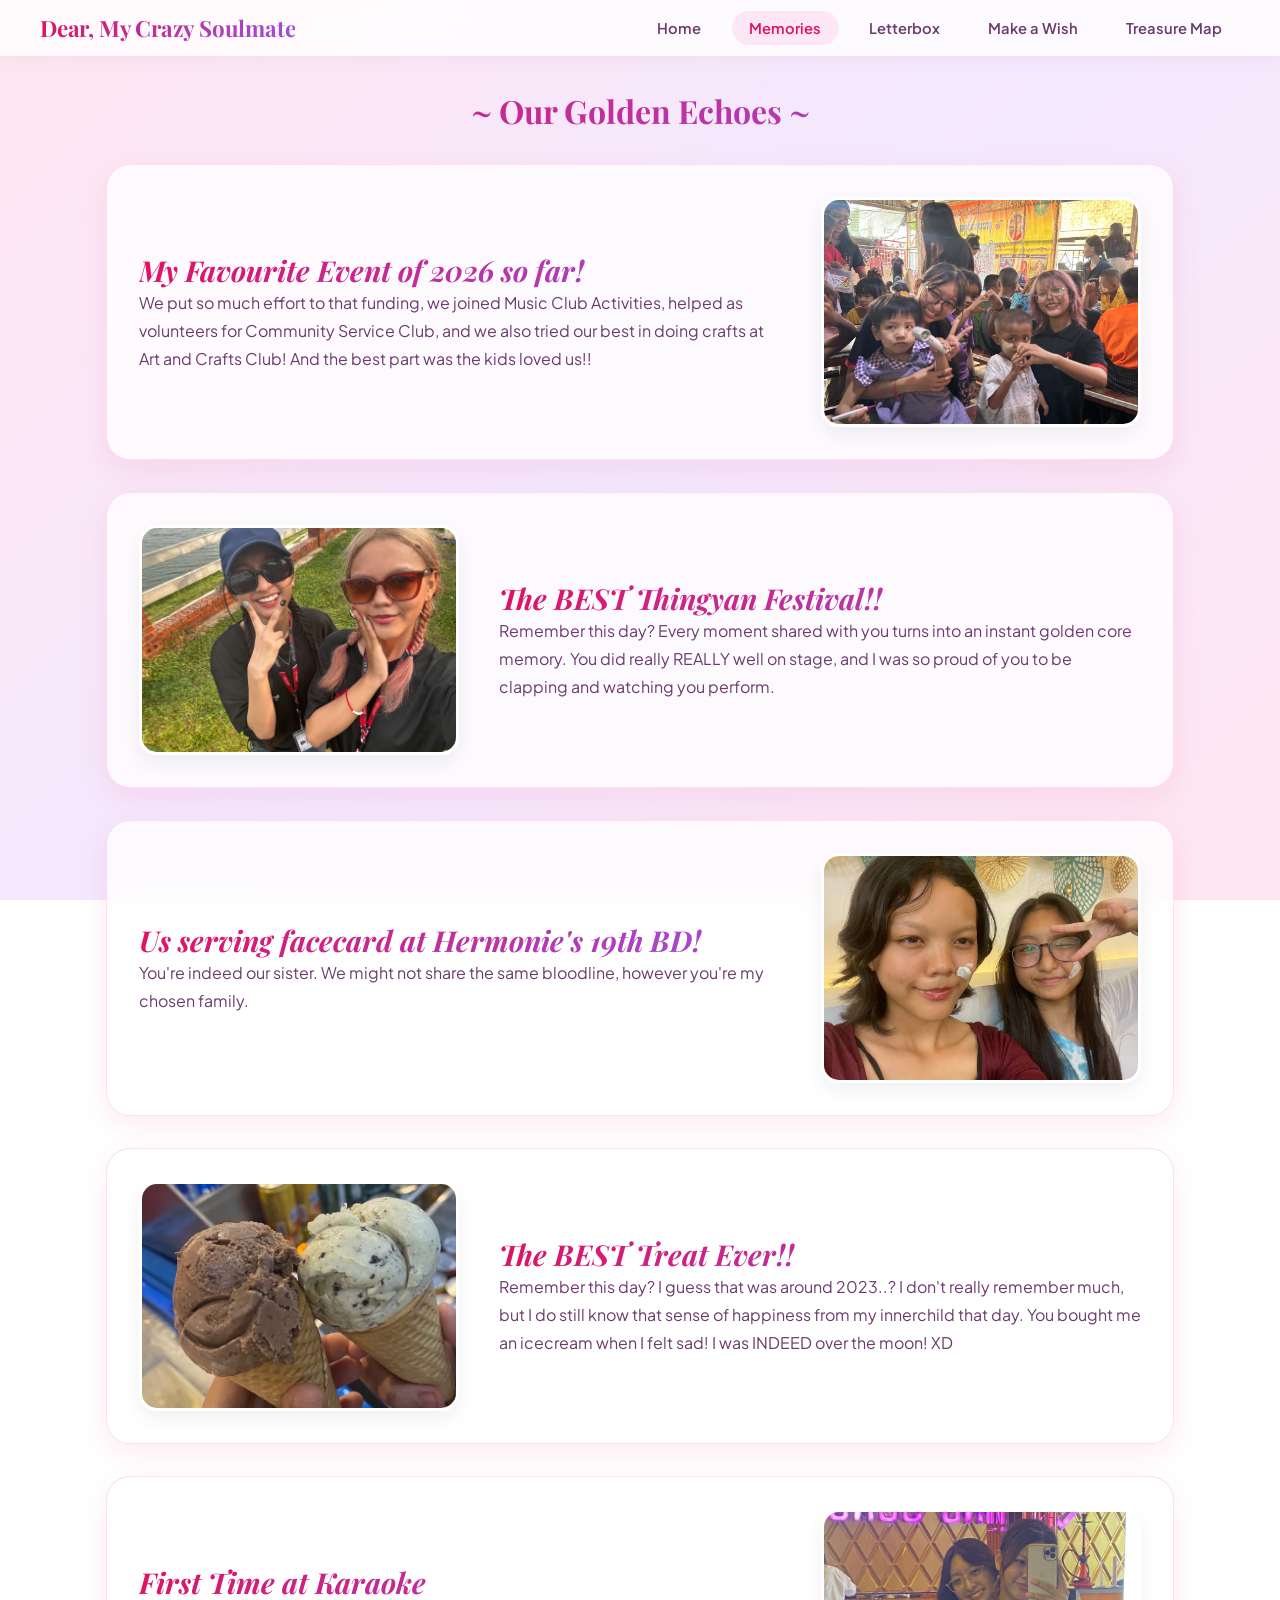
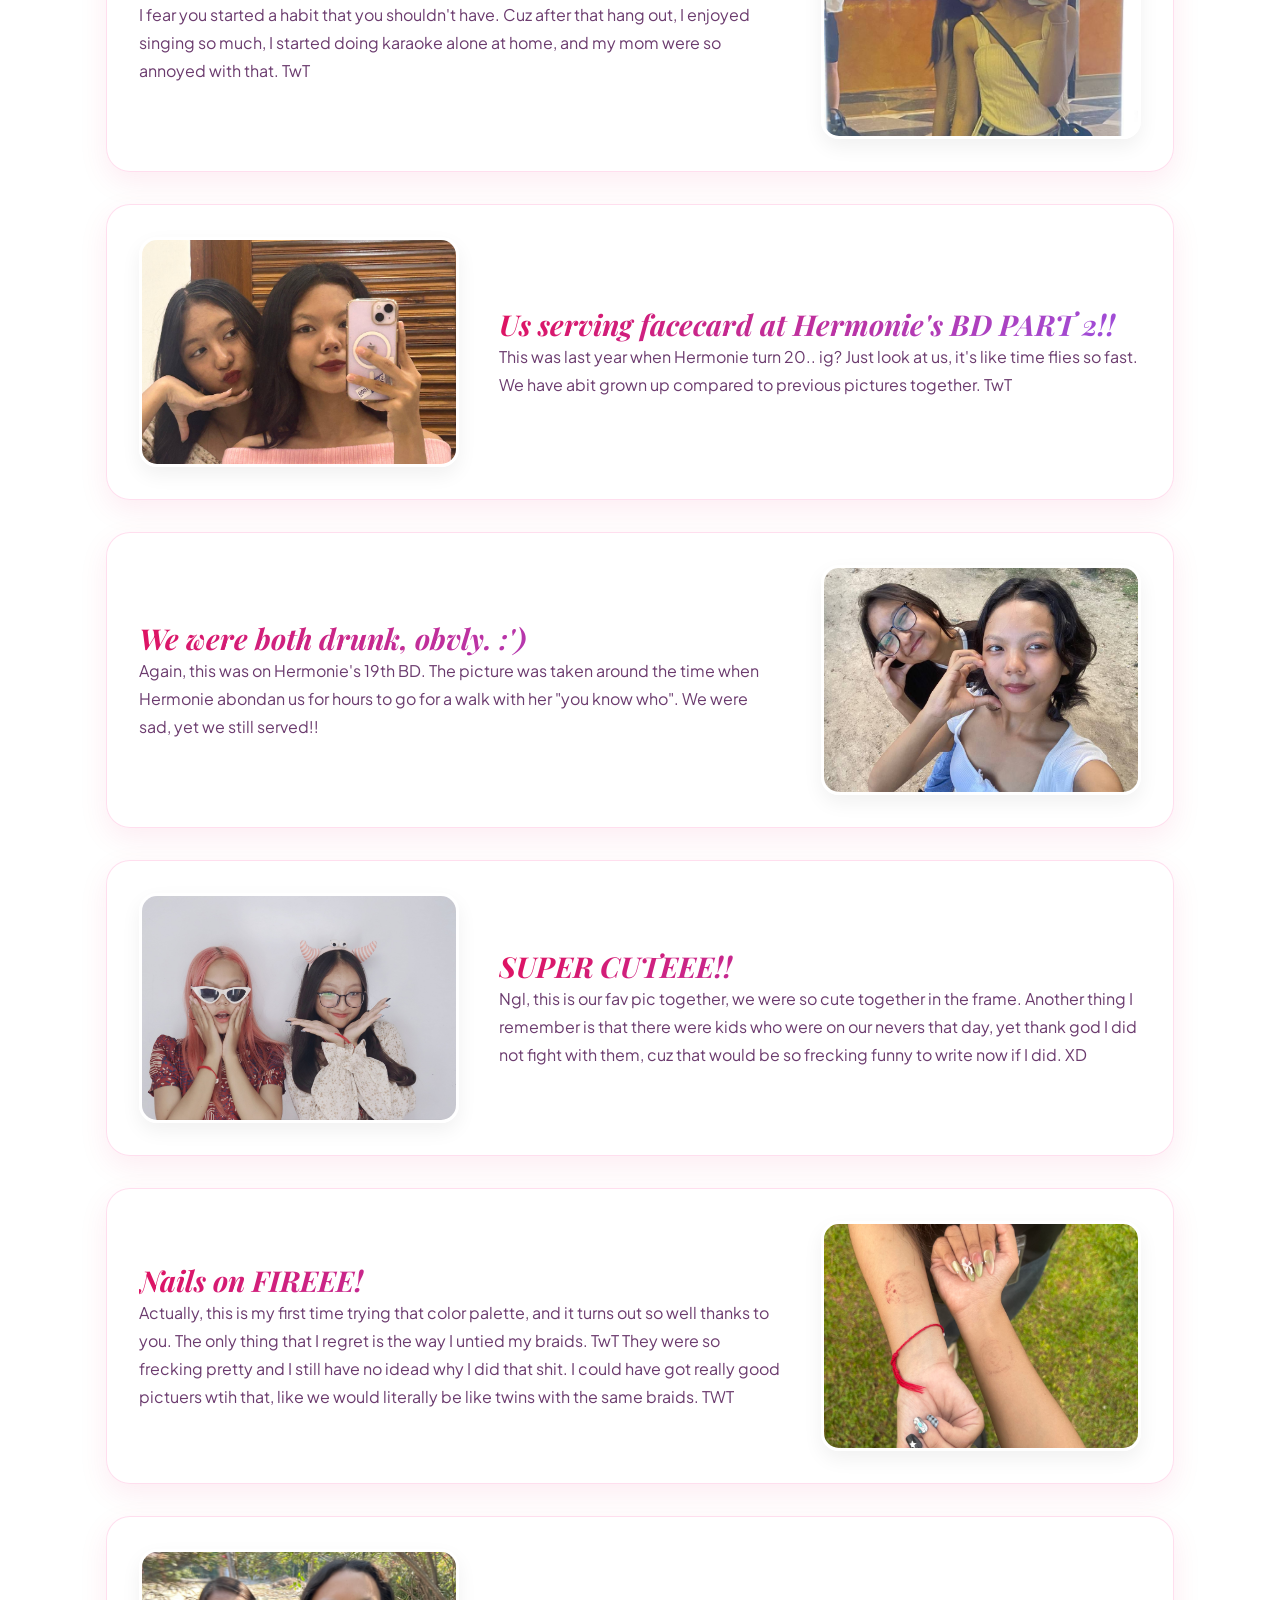
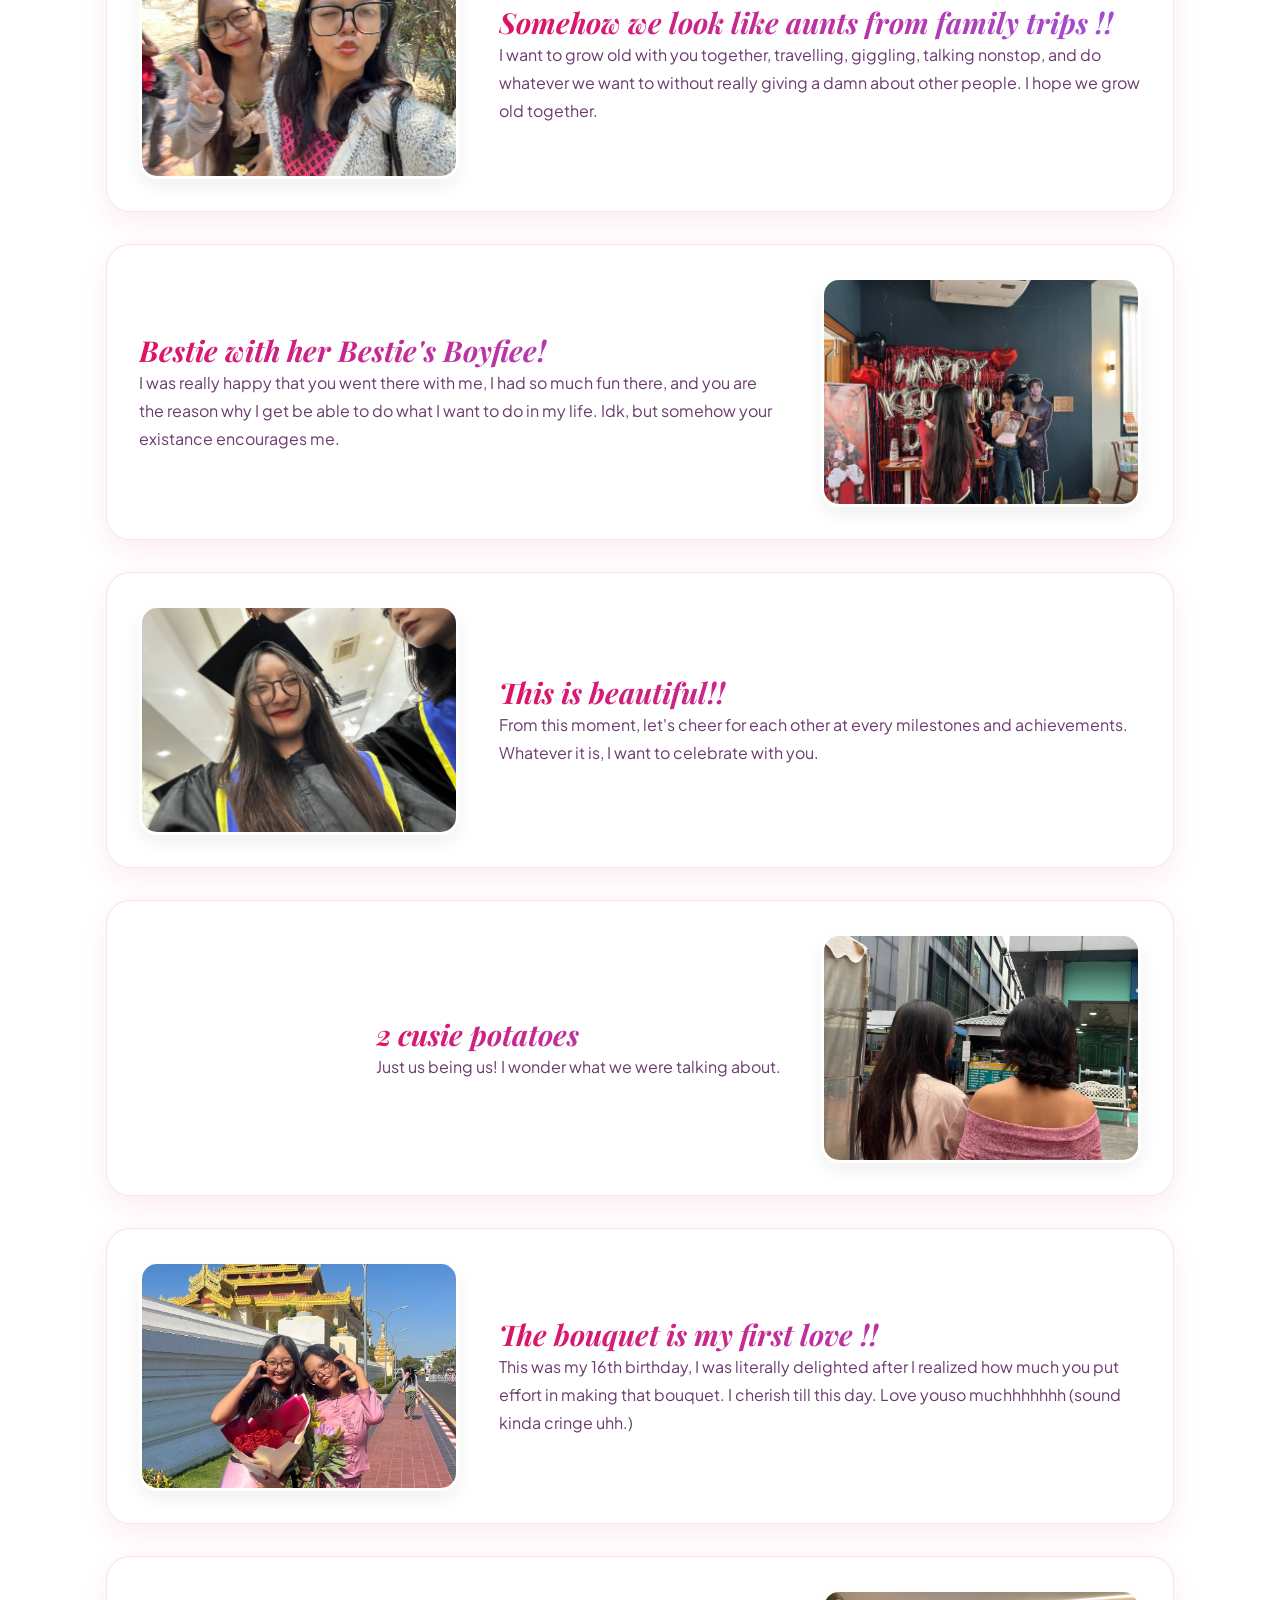
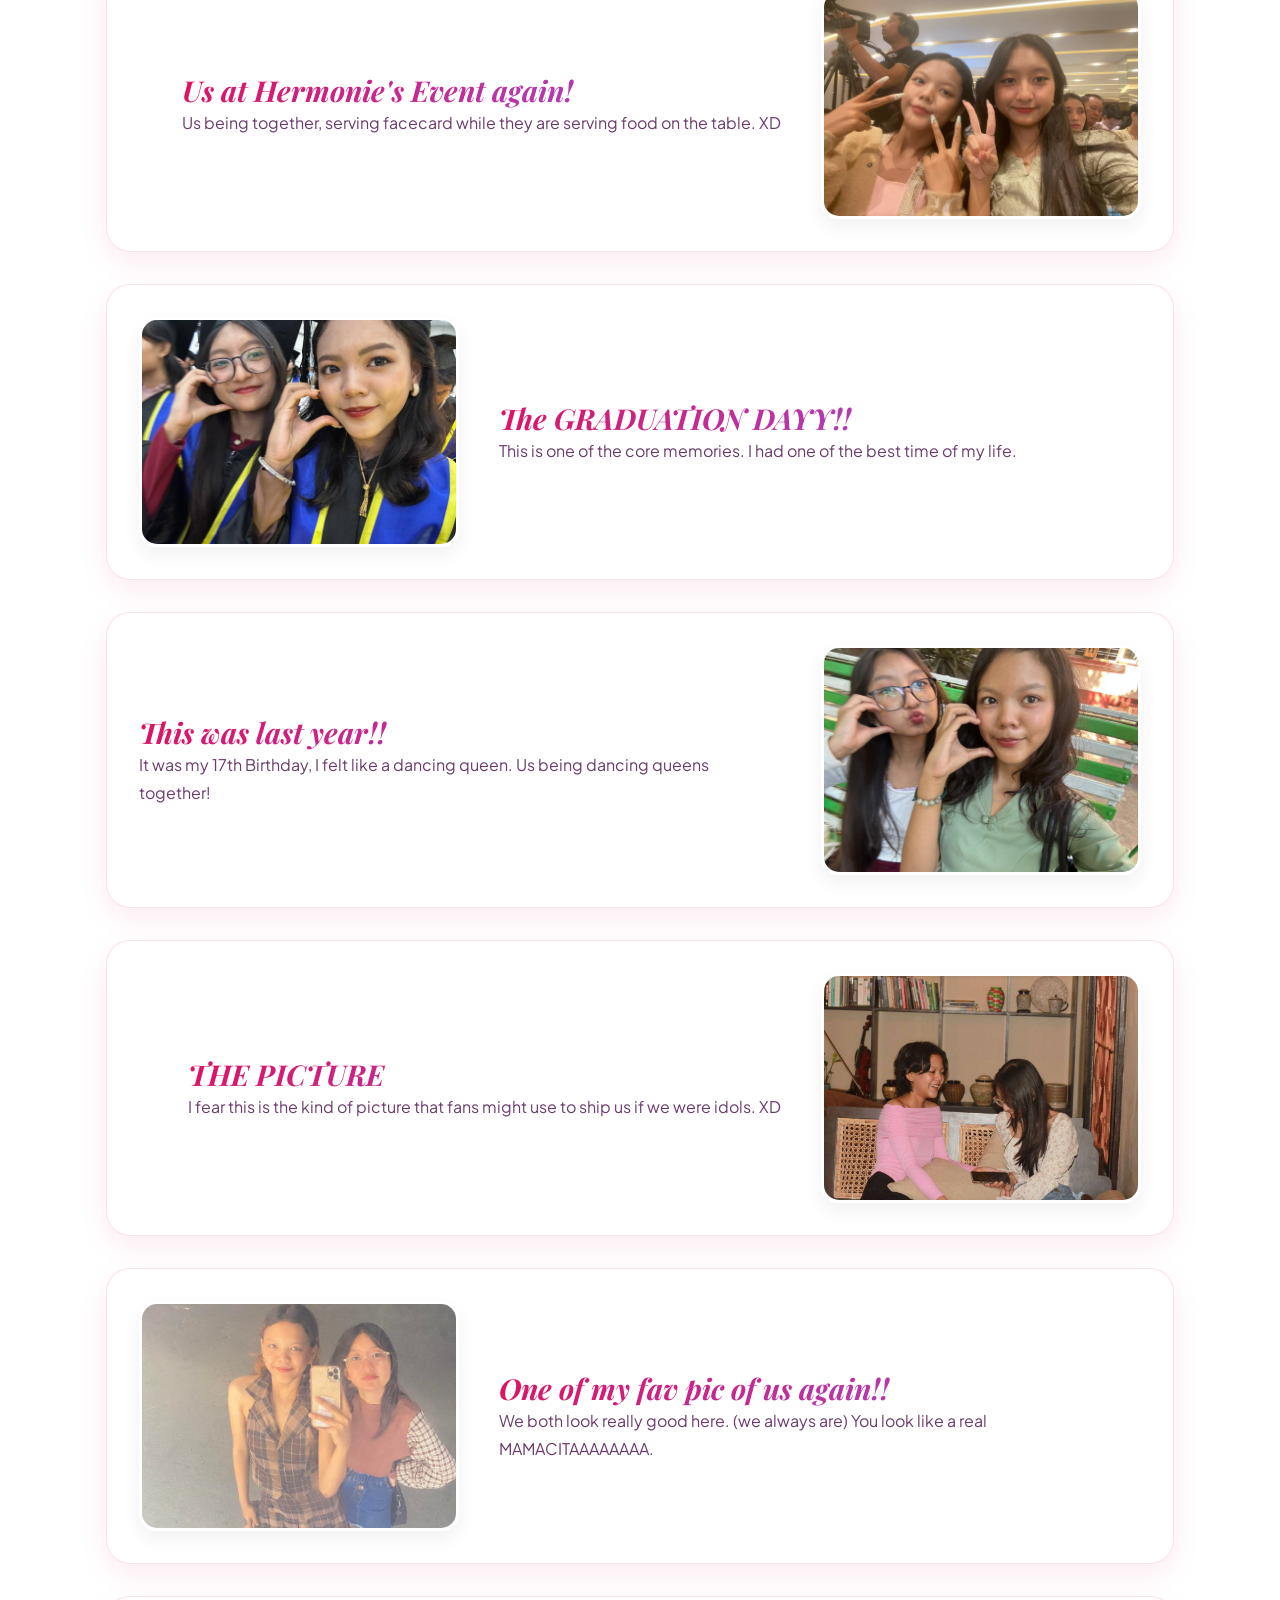
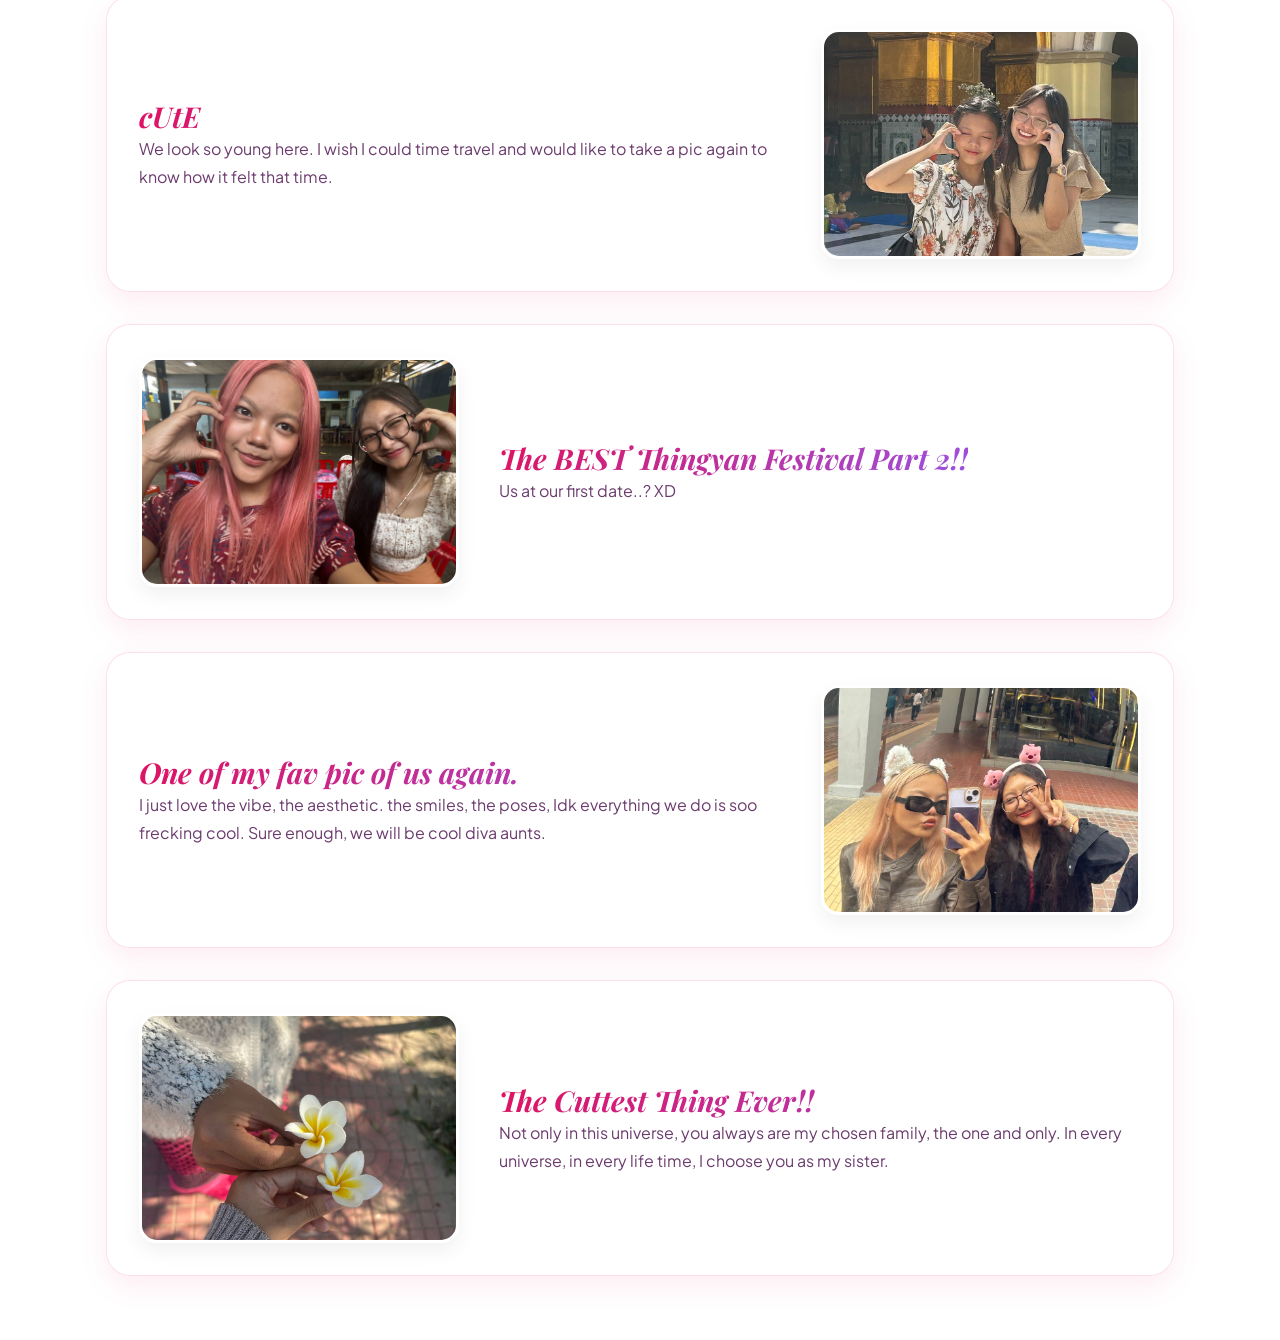
==== webbiepage2.html @ 23235804 "Add files via upload" ====
<!DOCTYPE html>
<html lang="en">
<head>
    <meta charset="UTF-8">
    <meta name="viewport" content="width=device-width, initial-scale=1.0">
    <title>Memories Page</title>
    <link rel="stylesheet" href="webbie.css">
    <link rel="stylesheet" href="https://cdnjs.cloudflare.com/ajax/libs/font-awesome/6.4.0/css/all.min.css">
</head>
<body>

    <nav class="navbar">
        <div class="nav-container">
            <a href="index.html" class="logo font-barbie">Dear, My Crazy Soulmate</a>
            <ul class="nav-links">
                <li><a href="index.html">Home</a></li>
                <li><a href="webbiepage2.html" class="active">Memories</a></li>
                <li><a href="webbiepage3.html">Letterbox</a></li>
                <li><a href="webbiepage4.html">Make a Wish</a></li>
                <li><a href="webbiepage5.html">Treasure Map</a></li>
            </ul>
        </div>
    </nav>

    <div class="container">
        <!-- CLOSED <h1> TAG PROPERLY HERE -->
        <h1 class="font-barbie" style="text-align: center; color: var(--barbie-magenta); margin-bottom: 2rem;">
            ~ Our Golden Echoes ~
        </h1>

         <div class="memory-card right">
            <img src="photo_8_2026-08-17_23-21-02.jpg" class="memory-img" alt="Memory 2">
            <div>
                <h3 class="font-script" style="font-size: 1.8rem; color: var(--barbie-purple);"> My Favourite Event of 2026 so far!</h3>
                <p class="memory-text">
                    We put so much effort to that funding, we joined Music Club Activities, helped as volunteers for Community Service Club, and we also tried our best 
                    in doing crafts at Art and Crafts Club! And the best part was the kids loved us!!
                </p>
            </div>
        </div>
        

        <div class="memory-card left">
            <img src="photo_2026-07-22_18-04-22.jpg" class="memory-img" alt="Memory 1">
            <div>
                <h3 class="font-script" style="font-size: 1.8rem; color: var(--barbie-purple);"> The BEST Thingyan Festival!! </h3>
                <p class="memory-text">
                    Remember this day? Every moment shared with you turns into an instant golden core memory.
                    You did really REALLY well on stage, and I was so proud of you to be clapping and watching you perform.
                </p>
            </div>
        </div>

        <div class="memory-card right">
            <img src="photo_1_2026-08-17_23-21-02.jpg" class="memory-img" alt="Memory 2">
            <div>
                <h3 class="font-script" style="font-size: 1.8rem; color: var(--barbie-purple);"> Us serving facecard at Hermonie's 19th BD! </h3>
                <p class="memory-text">
                You're indeed our sister. We might not share the same bloodline, however you're my chosen family.
                </p>
            </div>
        </div>


<div class="memory-card left">
            <img src="photo_3_2026-08-17_23-21-02.jpg" class="memory-img" alt="Memory 1">
            <div>
                <h3 class="font-script" style="font-size: 1.8rem; color: var(--barbie-purple);"> The BEST Treat Ever!! </h3>
                <p class="memory-text">
                    Remember this day? I guess that was around 2023..? I don't really remember much, but I do still know that sense of happiness
                    from my innerchild that day. You bought me an icecream when I felt sad! I was INDEED over the moon! XD
                </p>
            </div>
        </div>

        <div class="memory-card right">
            <img src="photo_5_2026-08-17_23-21-02.jpg" class="memory-img" alt="Memory 2">
            <div>
                <h3 class="font-script" style="font-size: 1.8rem; color: var(--barbie-purple);"> First Time at Karaoke</h3>
                <p class="memory-text">
I fear you started a habit that you shouldn't have. Cuz after that hang out, I enjoyed singing so much, I started doing karaoke alone at home, and my mom were so annoyed with that. TwT                </p>
            </div>
        </div>

<div class="memory-card left">
            <img src="photo_2025-10-28_14-36-15.jpg" class="memory-img" alt="Memory 1">
            <div>
                <h3 class="font-script" style="font-size: 1.8rem; color: var(--barbie-purple);"> Us serving facecard at Hermonie's BD PART 2!! </h3>
                <p class="memory-text">
This was last year when Hermonie turn 20.. ig? Just look at us, it's like time flies so fast. We have abit grown up compared to previous pictures together. TwT                </p>
            </div>
        </div>

        <div class="memory-card right">
            <img src="photo_9_2026-08-17_23-21-02.jpg" class="memory-img" alt="Memory 2">
            <div>
                <h3 class="font-script" style="font-size: 1.8rem; color: var(--barbie-purple);"> We were both drunk, obvly. :') </h3>
                <p class="memory-text">
Again, this was on Hermonie's 19th BD. The picture was taken around the time when Hermonie abondan us for hours to go for a walk with her "you know who". We were sad, yet we still served!!               </p>
            </div>
        </div>


        <div class="memory-card left">
            <img src="photo_10_2026-08-17_23-21-02.jpg" class="memory-img" alt="Memory 1">
            <div>
                <h3 class="font-script" style="font-size: 1.8rem; color: var(--barbie-purple);"> SUPER CUTEEE!! </h3>
                <p class="memory-text">
Ngl, this is our fav pic together, we were so cute together in the frame. Another thing I remember is that there were kids who were on our nevers that day, 
yet thank god I did not fight with them, cuz that would be so frecking funny to write now if I did. XD                </p>
            </div>
        </div>

        <div class="memory-card right">
            <img src="photo_11_2026-08-17_23-21-02.jpg" class="memory-img" alt="Memory 2">
            <div>
                <h3 class="font-script" style="font-size: 1.8rem; color: var(--barbie-purple);"> Nails on FIREEE!</h3>
                <p class="memory-text">
Actually, this is my first time trying that color palette, and it turns out so well thanks to you. The only thing that I regret is the way I untied my braids. TwT They were so frecking pretty 
and I still have no idead why I did that shit. I could have got really good pictuers wtih that, like we would literally be like twins with the same braids. TWT                </p>
            </div>
        </div>

        <div class="memory-card left">
            <img src="photo_14_2026-08-17_23-21-02.jpg" class="memory-img" alt="Memory 1">
            <div>
                <h3 class="font-script" style="font-size: 1.8rem; color: var(--barbie-purple);"> Somehow we look like aunts from family trips !! </h3>
                <p class="memory-text">
I want to grow old with you together, travelling, giggling, talking nonstop, and do whatever we want to without 
really giving a damn about other people. I hope we grow old together.                </p>
            </div>
        </div>

        <div class="memory-card right">
            <img src="photo_12_2026-08-17_23-21-02.jpg" class="memory-img" alt="Memory 2">
            <div>
                <h3 class="font-script" style="font-size: 1.8rem; color: var(--barbie-purple);"> Bestie with her Bestie's Boyfiee! </h3>
                <p class="memory-text">
I was really happy that you went there with me, I had so much fun there, and you are the reason why I get   
be able to do what I want to do in my life. Idk, but somehow your existance encourages me.             </p>
            </div>
        </div>

         <div class="memory-card left">
            <img src="photo_16_2026-08-17_23-21-02.jpg" class="memory-img" alt="Memory 1">
            <div>
                <h3 class="font-script" style="font-size: 1.8rem; color: var(--barbie-purple);"> This is beautiful!! </h3>
                <p class="memory-text">
From this moment, let's cheer for each other at every milestones and achievements. Whatever it is, I want to celebrate with you.          </p>
            </div>
        </div>

        <div class="memory-card right">
            <img src="photo_2024-11-07_16-54-29.jpg" class="memory-img" alt="Memory 2">
            <div>
                <h3 class="font-script" style="font-size: 1.8rem; color: var(--barbie-purple);"> 2 cusie potatoes </h3>
                <p class="memory-text">
Just us being us! I wonder what we were talking about.                 </p>
            </div>
        </div>

         <div class="memory-card left">
            <img src="photo_2024-12-22_17-24-38.jpg" class="memory-img" alt="Memory 1">
            <div>
                <h3 class="font-script" style="font-size: 1.8rem; color: var(--barbie-purple);"> The bouquet is my first love !! </h3>
                <p class="memory-text">
This was my 16th birthday, I was literally delighted after I realized how much you put effort in making that bouquet. I cherish till this day. Love youso muchhhhhhh (sound kinda cringe uhh.)                </p>
            </div>
        </div>

        <div class="memory-card right">
            <img src="photo_2025-01-23_19-20-40.jpg" class="memory-img" alt="Memory 2">
            <div>
                <h3 class="font-script" style="font-size: 1.8rem; color: var(--barbie-purple);"> Us at Hermonie's Event again!</h3>
                <p class="memory-text">
Us being together, serving facecard while they are serving food on the table. XD                </p>
            </div>
        </div>
<div class="memory-card left">
            <img src="photo_2025-10-02_15-59-37.jpg" class="memory-img" alt="Memory 1">
            <div>
                <h3 class="font-script" style="font-size: 1.8rem; color: var(--barbie-purple);"> The GRADUATION DAYY!! </h3>
                <p class="memory-text">
This is one of the core memories. I had one of the best time of my life.                
                </p>
            </div>
        </div>


        <div class="memory-card right">
            <img src="photo_2025-12-19_17-41-02.jpg" class="memory-img" alt="Memory 1">
            <div>
                <h3 class="font-script" style="font-size: 1.8rem; color: var(--barbie-purple);"> This was last year!! </h3>
                <p class="memory-text">
It was my 17th Birthday, I felt like a dancing queen. Us being dancing queens together!                </p>
            </div>
        </div>

        <div class="memory-card right">
            <img src="photo_2026-07-22_18-01-30.jpg" class="memory-img" alt="Memory 2">
            <div>
                <h3 class="font-script" style="font-size: 1.8rem; color: var(--barbie-purple);"> THE PICTURE</h3>
                <p class="memory-text">
I fear this is the kind of picture that fans might use to ship us if we were idols. XD                 </p>
            </div>
        </div>

        <div class="memory-card left">
            <img src="photo_2026-07-22_18-04-17 (2).jpg" class="memory-img" alt="Memory 1">
            <div>
                <h3 class="font-script" style="font-size: 1.8rem; color: var(--barbie-purple);"> One of my fav pic of us again!! </h3>
                <p class="memory-text">
We both look really good here. (we always are) You look like a real MAMACITAAAAAAAA.               </p>
            </div>
        </div>

        <div class="memory-card right">
            <img src="photo_2026-07-22_18-04-17.jpg" class="memory-img" alt="Memory 2">
            <div>
                <h3 class="font-script" style="font-size: 1.8rem; color: var(--barbie-purple);"> cUtE</h3>
                <p class="memory-text">
We look so young here. I wish I could time travel and would like to take a pic again to know how it felt that time.                </p>
            </div>
        </div>

        <div class="memory-card left">
            <img src="photo_2026-07-22_18-04-21.jpg" class="memory-img" alt="Memory 1">
            <div>
                <h3 class="font-script" style="font-size: 1.8rem; color: var(--barbie-purple);"> The BEST Thingyan Festival Part 2!! </h3>
                <p class="memory-text">
Us at our first date..? XD                </p>
            </div>
        </div>

        <div class="memory-card right">
            <img src="photo_2026-07-22_18-04-19.jpg" class="memory-img" alt="Memory 2">
            <div>
                <h3 class="font-script" style="font-size: 1.8rem; color: var(--barbie-purple);"> One of my fav pic of us again.</h3>
                <p class="memory-text">
I just love the vibe, the aesthetic. the smiles, the poses, Idk everything we do is soo frecking cool. Sure enough, we will be cool diva aunts.                </p>
            </div>
        </div>

<div class="memory-card left">
            <img src="photo_13_2026-08-17_23-21-02.jpg" class="memory-img" alt="Memory 1">
            <div>
                <h3 class="font-script" style="font-size: 1.8rem; color: var(--barbie-purple);"> The Cuttest Thing Ever!! </h3>
                <p class="memory-text">
Not only in this universe, you always are my chosen family, the one and only. In every universe, in every life time, I choose you as my sister.                 </p>
            </div>
        </div>

    </div>

    <script src="webbie.js"></script>
</body>
</html>
---- webbie.css ----
/* ============================================================
   GOOGLE FONTS IMPORT (Modern 2026 Typography)
   ============================================================ */
@import url('https://fonts.googleapis.com/css2?family=Plus+Jakarta+Sans:ital,wght@0,300;0,400;0,500;0,600;0,700;0,800;1,400&family=Playfair+Display:ital,wght@0,600;0,700;1,400;1,600&display=swap');

/* ============================================================
   1. GLOBAL VARIABLES & LIGHT PASTEL GLASS THEME
   ============================================================ */
:root {
    /* Fresh 2026 Color Palette */
    --primary-pink: #ff69b4;
    --deep-pink: #e0115f;
    --accent-purple: #9b51e0;
    --soft-pink-bg: #fff0f6;
    --gradient-bg: linear-gradient(135deg, #ffe6f0 0%, #f3e8ff 50%, #ffe6f0 100%);
    --text-dark: #2d0c2e;
    --text-muted: #6b3b6e;
    
    /* Modern Glassmorphism & Shadow Properties */
    --glass-card-bg: rgba(255, 255, 255, 0.78);
    --glass-card-border: rgba(255, 182, 217, 0.45);
    --card-shadow: 0 10px 30px rgba(224, 17, 95, 0.08);
    --hover-shadow: 0 18px 40px rgba(224, 17, 95, 0.18);
}

* {
    box-sizing: border-box;
    margin: 0;
    padding: 0;
}

body {
    background: var(--gradient-bg);
    background-attachment: fixed;
    color: var(--text-dark);
    font-family: 'Plus Jakarta Sans', -apple-system, BlinkMacSystemFont, sans-serif;
    min-height: 100vh;
    display: flex;
    flex-direction: column;
    overflow-x: hidden;
}

/* Custom Scrollbar */
::-webkit-scrollbar {
    width: 8px;
}
::-webkit-scrollbar-track {
    background: #fce7f3;
}
::-webkit-scrollbar-thumb {
    background: var(--primary-pink);
    border-radius: 10px;
}

/* ============================================================
   2. TYPOGRAPHY & GRADIENT TEXT ACCENTS
   ============================================================ */
.font-barbie, 
h1, h2, h3 {
    font-family: 'Playfair Display', serif;
    background: linear-gradient(135deg, var(--deep-pink), var(--accent-purple));
    -webkit-background-clip: text;
    -webkit-text-fill-color: transparent;
    font-weight: 700;
}

.font-script {
    font-family: 'Playfair Display', serif;
    font-style: italic;
    color: var(--deep-pink);
}

p, span {
    color: var(--text-muted);
}

/* ============================================================
   3. MODERN NAVBAR (Glassmorphic)
   ============================================================ */
.navbar {
    position: sticky;
    top: 0;
    z-index: 1000;
    background: rgba(255, 255, 255, 0.82);
    backdrop-filter: blur(14px);
    -webkit-backdrop-filter: blur(14px);
    border-bottom: 1px solid var(--glass-card-border);
    padding: 0.8rem 2rem;
    box-shadow: 0 4px 20px rgba(0, 0, 0, 0.03);
    width: 100%;
}

.nav-container {
    max-width: 1200px;
    margin: 0 auto;
    display: flex;
    justify-content: space-between;
    align-items: center;
    width: 100%;
}

.logo {
    font-family: 'Playfair Display', serif;
    font-size: 1.4rem;
    font-weight: 700;
    text-decoration: none;
    background: linear-gradient(135deg, var(--deep-pink), var(--accent-purple));
    -webkit-background-clip: text;
    -webkit-text-fill-color: transparent;
    letter-spacing: -0.2px;
}

.nav-links {
    list-style: none;
    display: flex;
    align-items: center;
    gap: 0.8rem;
}

.nav-links li {
    display: inline-block;
}

.nav-links a {
    font-family: 'Plus Jakarta Sans', sans-serif;
    color: var(--text-muted);
    text-decoration: none;
    font-weight: 600;
    font-size: 0.92rem;
    padding: 0.5rem 1.1rem;
    border-radius: 50px;
    transition: all 0.25s cubic-bezier(0.4, 0, 0.2, 1);
    white-space: nowrap;
}

.nav-links a:hover,
.nav-links a.active {
    color: var(--deep-pink);
    background: rgba(255, 105, 180, 0.14);
}

/* ============================================================
   4. LAYOUT CONTAINERS & CARD FRAMES
   ============================================================ */
.container {
    max-width: 1100px;
    width: 90%;
    margin: 2rem auto;
    padding: 0 1rem;
    flex: 1;
}

.card-pink {
    background: var(--glass-card-bg);
    backdrop-filter: blur(16px);
    -webkit-backdrop-filter: blur(16px);
    border: 1px solid var(--glass-card-border);
    border-radius: 28px;
    padding: 2.5rem;
    box-shadow: var(--card-shadow);
    transition: transform 0.3s ease, box-shadow 0.3s ease;
}

.card-pink:hover {
    box-shadow: var(--hover-shadow);
}

/* ============================================================
   5. PAGE 1: HOME PAGE & COUNTDOWN
   ============================================================ */
.home-grid {
    display: grid;
    grid-template-columns: 1.1fr 0.9fr;
    gap: 2.5rem;
    align-items: center;
}

.countdown-box {
    display: flex;
    justify-content: space-around;
    background: rgba(255, 255, 255, 0.65);
    backdrop-filter: blur(8px);
    padding: 1.2rem;
    border-radius: 20px;
    border: 1px solid var(--glass-card-border);
    margin-bottom: 1.8rem;
    box-shadow: 0 4px 15px rgba(224, 17, 95, 0.04);
}

.time-card {
    text-align: center;
}

.time-num {
    font-size: 2.2rem;
    font-weight: 800;
    background: linear-gradient(135deg, var(--deep-pink), var(--accent-purple));
    -webkit-background-clip: text;
    -webkit-text-fill-color: transparent;
}

.time-label {
    font-size: 0.78rem;
    font-weight: 600;
    color: var(--text-muted);
    text-transform: uppercase;
    letter-spacing: 1px;
}

.floating-frame {
    position: relative;
    border: 6px solid #ffffff;
    border-radius: 24px;
    overflow: hidden;
    max-height: 480px;
    box-shadow: 0 18px 35px rgba(155, 81, 224, 0.18);
    animation: float 4.5s ease-in-out infinite;
}

.floating-frame img {
    width: 100%;
    height: 100%;
    max-height: 480px;
    object-fit: cover;
    display: block;
}

@keyframes float {
    0%, 100% { transform: translateY(0px) rotate(0deg); }
    50% { transform: translateY(-10px) rotate(1.5deg); }
}

/* ============================================================
   6. PAGE 2: MEMORIES PAGE
   ============================================================ */
.memory-card {
    display: flex;
    flex-direction: row;
    align-items: center;
    gap: 2.5rem;
    background: var(--glass-card-bg);
    backdrop-filter: blur(16px);
    -webkit-backdrop-filter: blur(16px);
    border: 1px solid var(--glass-card-border);
    border-radius: 24px;
    padding: 2rem;
    margin-bottom: 2rem;
    box-shadow: var(--card-shadow);
    transition: transform 0.3s ease, box-shadow 0.3s ease;
}

.memory-card:hover {
    transform: translateY(-4px);
    box-shadow: var(--hover-shadow);
}

.memory-img {
    width: 320px;
    height: 230px;
    object-fit: cover;
    border-radius: 18px;
    border: 3px solid #ffffff;
    box-shadow: 0 8px 20px rgba(0, 0, 0, 0.06);
    flex-shrink: 0;
}

.memory-text {
    font-family: 'Plus Jakarta Sans', sans-serif;
    font-size: 1rem;
    font-weight: 400;
    line-height: 1.75;
    color: var(--text-muted);
}

.memory-card.left {
    flex-direction: row;
}

.memory-card.right {
    flex-direction: row-reverse;
}

/* ============================================================
   7. PAGE 3: LETTERBOX & ENVELOPES
   ============================================================ */
.envelope-grid {
    display: grid;
    grid-template-columns: repeat(3, 1fr); /* 3 cards per row */
    gap: 2.5rem 1.8rem;
    max-width: 1100px;
    margin: 2.5rem auto;
    padding: 1rem 0;
}

.envelope {
    position: relative;
    background: rgba(255, 255, 255, 0.95);
    border: 1px solid rgba(255, 182, 217, 0.4);
    border-radius: 20px;
    min-height: 150px;
    display: flex;
    flex-direction: column;
    justify-content: center;
    align-items: flex-start;
    padding: 2.5rem 1.8rem 1.8rem 1.8rem;
    cursor: pointer;
    box-shadow: 0 10px 30px rgba(224, 17, 95, 0.06);
    transition: all 0.3s cubic-bezier(0.4, 0, 0.2, 1);
}

.envelope:hover {
    transform: translateY(-6px);
    box-shadow: 0 18px 35px rgba(224, 17, 95, 0.15);
    border-color: rgba(255, 105, 180, 0.6);
}

.envelope-badge {
    position: absolute;
    top: -22px;
    left: 50%;
    transform: translateX(-50%);
    width: 46px;
    height: 46px;
    background: #fff0f6;
    border: 1px solid rgba(255, 182, 217, 0.6);
    border-radius: 50%;
    display: flex;
    align-items: center;
    justify-content: center;
    box-shadow: 0 6px 16px rgba(224, 17, 95, 0.15);
    transition: transform 0.3s ease;
}

.envelope:hover .envelope-badge {
    transform: translateX(-50%) scale(1.1);
}

.envelope-badge i {
    font-size: 1.1rem;
    color: #e0115f;
}

.envelope-title {
    font-family: 'Plus Jakarta Sans', sans-serif;
    font-size: 1.15rem;
    font-weight: 700;
    color: #2d0c2e;
    margin-bottom: 0.4rem;
    line-height: 1.3;
}

.envelope-subtitle {
    font-family: 'Plus Jakarta Sans', sans-serif;
    font-size: 0.9rem;
    font-weight: 400;
    color: #8a598d;
    line-height: 1.4;
}

@media (max-width: 900px) {
    .envelope-grid {
        grid-template-columns: repeat(2, 1fr);
    }
}

@media (max-width: 600px) {
    .envelope-grid {
        grid-template-columns: 1fr;
    }
}

.modal-overlay {
    display: none; /* or opacity: 0 / visibility: hidden depending on your setup */
    /* ... existing overlay styles ... */
}

.modal-overlay.active {
    display: flex; /* shows the modal when openLetter is called */
}

/* ============================================================
   8. PAGE 4 & 5: EMBEDDED CAKE & PLAYLIST
   ============================================================ */
.cake-embed-card,
.hero-playlist-card {
    background: var(--glass-card-bg);
    backdrop-filter: blur(16px);
    -webkit-backdrop-filter: blur(16px);
    border: 1px solid var(--glass-card-border);
    border-radius: 28px;
    box-shadow: var(--card-shadow);
}

.cake-embed-card {
    padding: 10px;
    width: 100%;
    max-width: 650px;
    height: 600px;
    overflow: hidden;
    display: flex;
    justify-content: center;
    align-items: center;
}

.cake-iframe {
    width: 100%;
    height: 100%;
    border: none;
    border-radius: 20px;
}

.hero-playlist-card {
    padding: 2.5rem 2rem;
    max-width: 500px;
    width: 100%;
    text-align: center;
    margin: 0 auto;
    transition: transform 0.3s ease, box-shadow 0.3s ease;
}

.hero-playlist-card:hover {
    transform: translateY(-4px);
    box-shadow: var(--hover-shadow);
}

.card-header-badge {
    display: inline-block;
    background: linear-gradient(135deg, var(--primary-pink), var(--accent-purple));
    color: #ffffff;
    padding: 0.4rem 1.2rem;
    border-radius: 50px;
    font-size: 0.8rem;
    font-weight: 700;
    letter-spacing: 0.5px;
    margin-bottom: 1.2rem;
    text-transform: uppercase;
}

.scan-code-wrapper {
    background: #ffffff;
    padding: 14px;
    border-radius: 20px;
    display: inline-block;
    box-shadow: 0 8px 20px rgba(0, 0, 0, 0.06);
    margin-bottom: 1.8rem;
    border: 1px solid rgba(255, 182, 217, 0.4);
}

.spotify-scan-img {
    width: 100%;
    max-width: 360px;
    display: block;
    height: auto;
    border-radius: 10px;
}

.btn-primary,
.spotify-btn {
    display: inline-flex;
    align-items: center;
    justify-content: center;
    gap: 0.6rem;
    background: linear-gradient(135deg, var(--primary-pink), var(--accent-purple));
    color: #ffffff;
    font-size: 1rem;
    font-weight: 700;
    padding: 0.85rem 2.2rem;
    border-radius: 50px;
    border: none;
    text-decoration: none;
    cursor: pointer;
    box-shadow: 0 6px 20px rgba(224, 17, 95, 0.22);
    transition: all 0.25s ease;
}

.btn-primary:hover,
.spotify-btn:hover {
    transform: translateY(-2px) scale(1.02);
    box-shadow: 0 10px 25px rgba(224, 17, 95, 0.32);
}

/* ============================================================
   9. MODAL POPUPS
   ============================================================ */
.modal-overlay {
    position: fixed;
    top: 0;
    left: 0;
    width: 100%;
    height: 100%;
    background: rgba(45, 12, 46, 0.35);
    backdrop-filter: blur(8px);
    -webkit-backdrop-filter: blur(8px);
    display: flex;
    justify-content: center;
    align-items: center;
    z-index: 2000;
    opacity: 0;
    pointer-events: none;
    transition: opacity 0.3s ease;
}

.modal-overlay.active {
    opacity: 1;
    pointer-events: auto;
}

.modal-content {
    background: #ffffff;
    border-radius: 28px;
    border: 1px solid var(--glass-card-border);
    padding: 2.2rem;
    max-width: 480px;
    width: 90%;
    text-align: center;
    position: relative;
    box-shadow: var(--hover-shadow);
    transform: scale(0.92);
    transition: transform 0.3s cubic-bezier(0.34, 1.56, 0.64, 1);
}

.modal-overlay.active .modal-content {
    transform: scale(1);
}

/* ============================================================
   10. MEDIA QUERIES (Responsive Design)
   ============================================================ */
@media (max-width: 1100px) {
    .envelope-grid {
        grid-template-columns: repeat(3, 1fr);
    }
}

@media (max-width: 900px) {
    .home-grid {
        grid-template-columns: 1fr;
    }
}

@media (max-width: 600px) {
    .nav-container {
        flex-direction: column;
        gap: 0.8rem;
    }
    .memory-card {
        flex-direction: column !important;
    }
    .memory-img {
        width: 100%;
        height: 200px;
    }
    .envelope-grid {
        grid-template-columns: repeat(2, 1fr);
    }
    .cake-embed-card {
        height: 500px;
    }
}

.fa-spin-slow {
    animation: fa-spin 8s infinite linear;
}
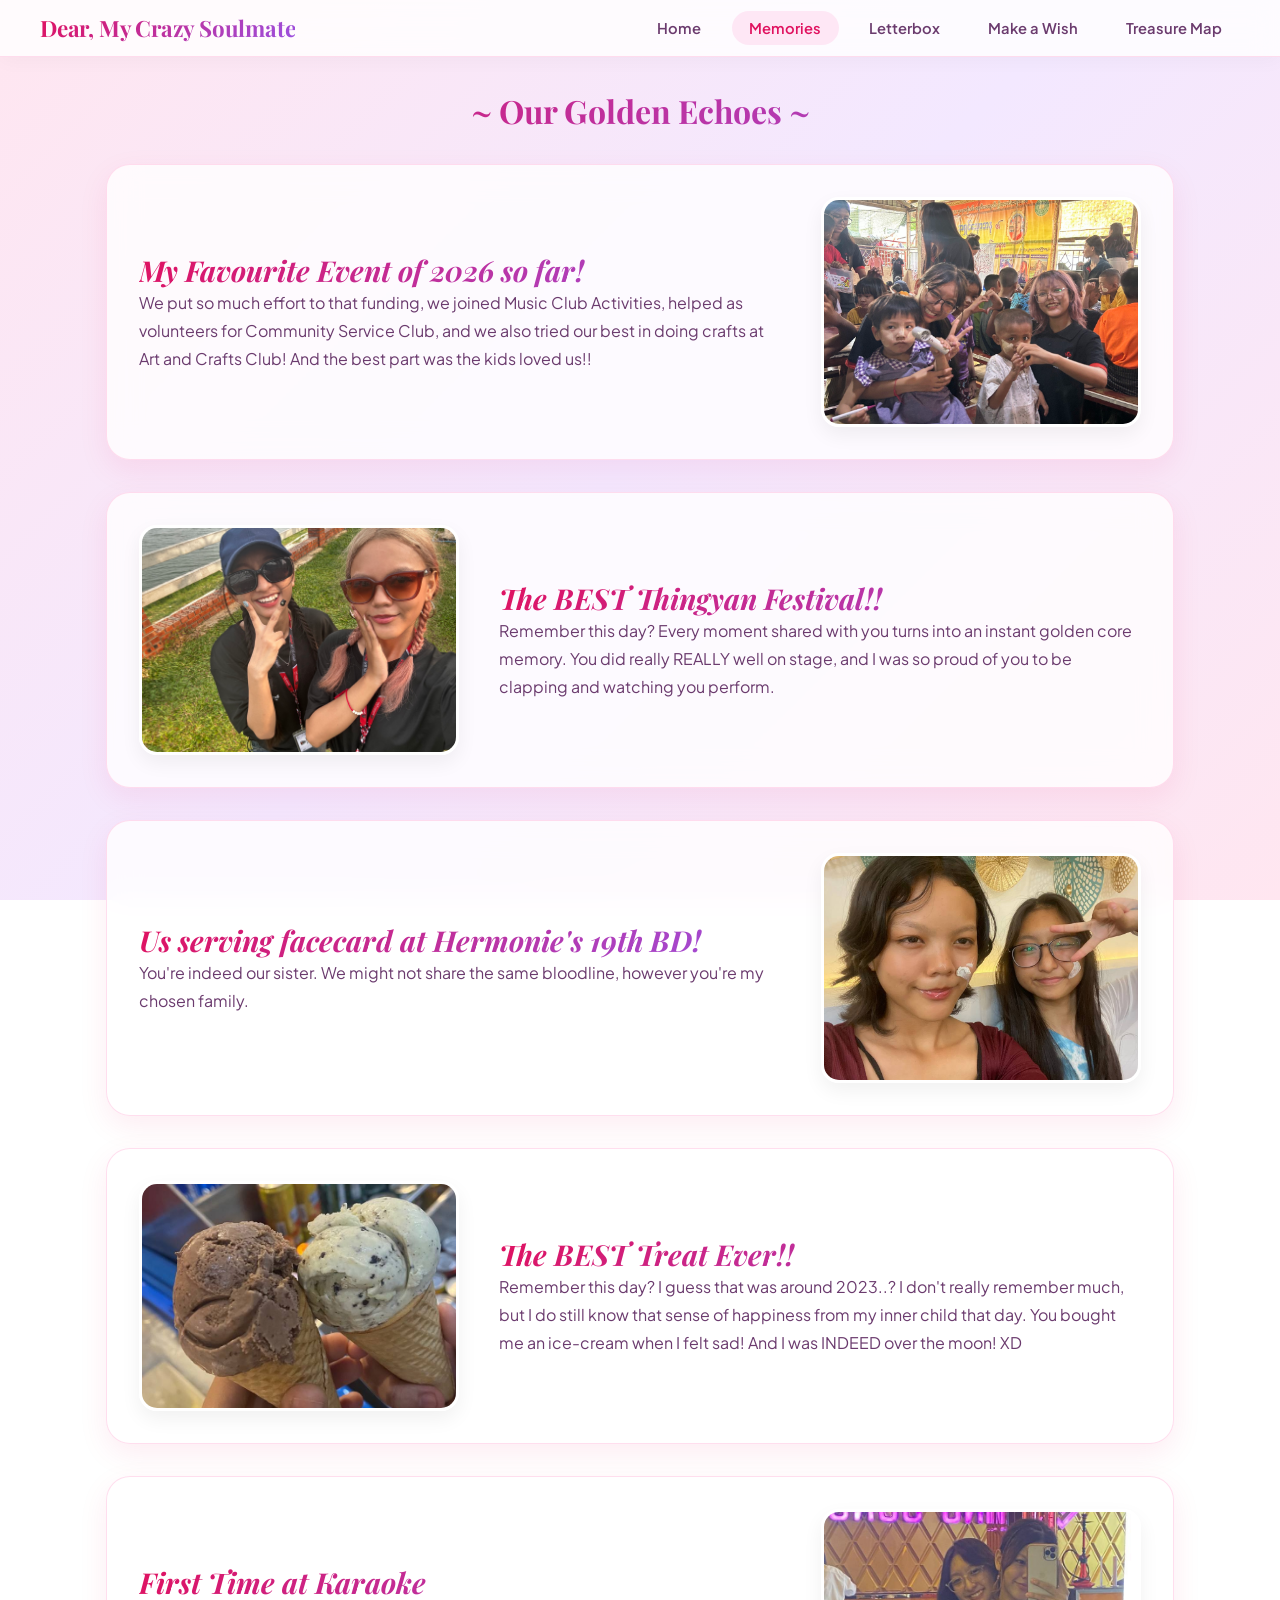
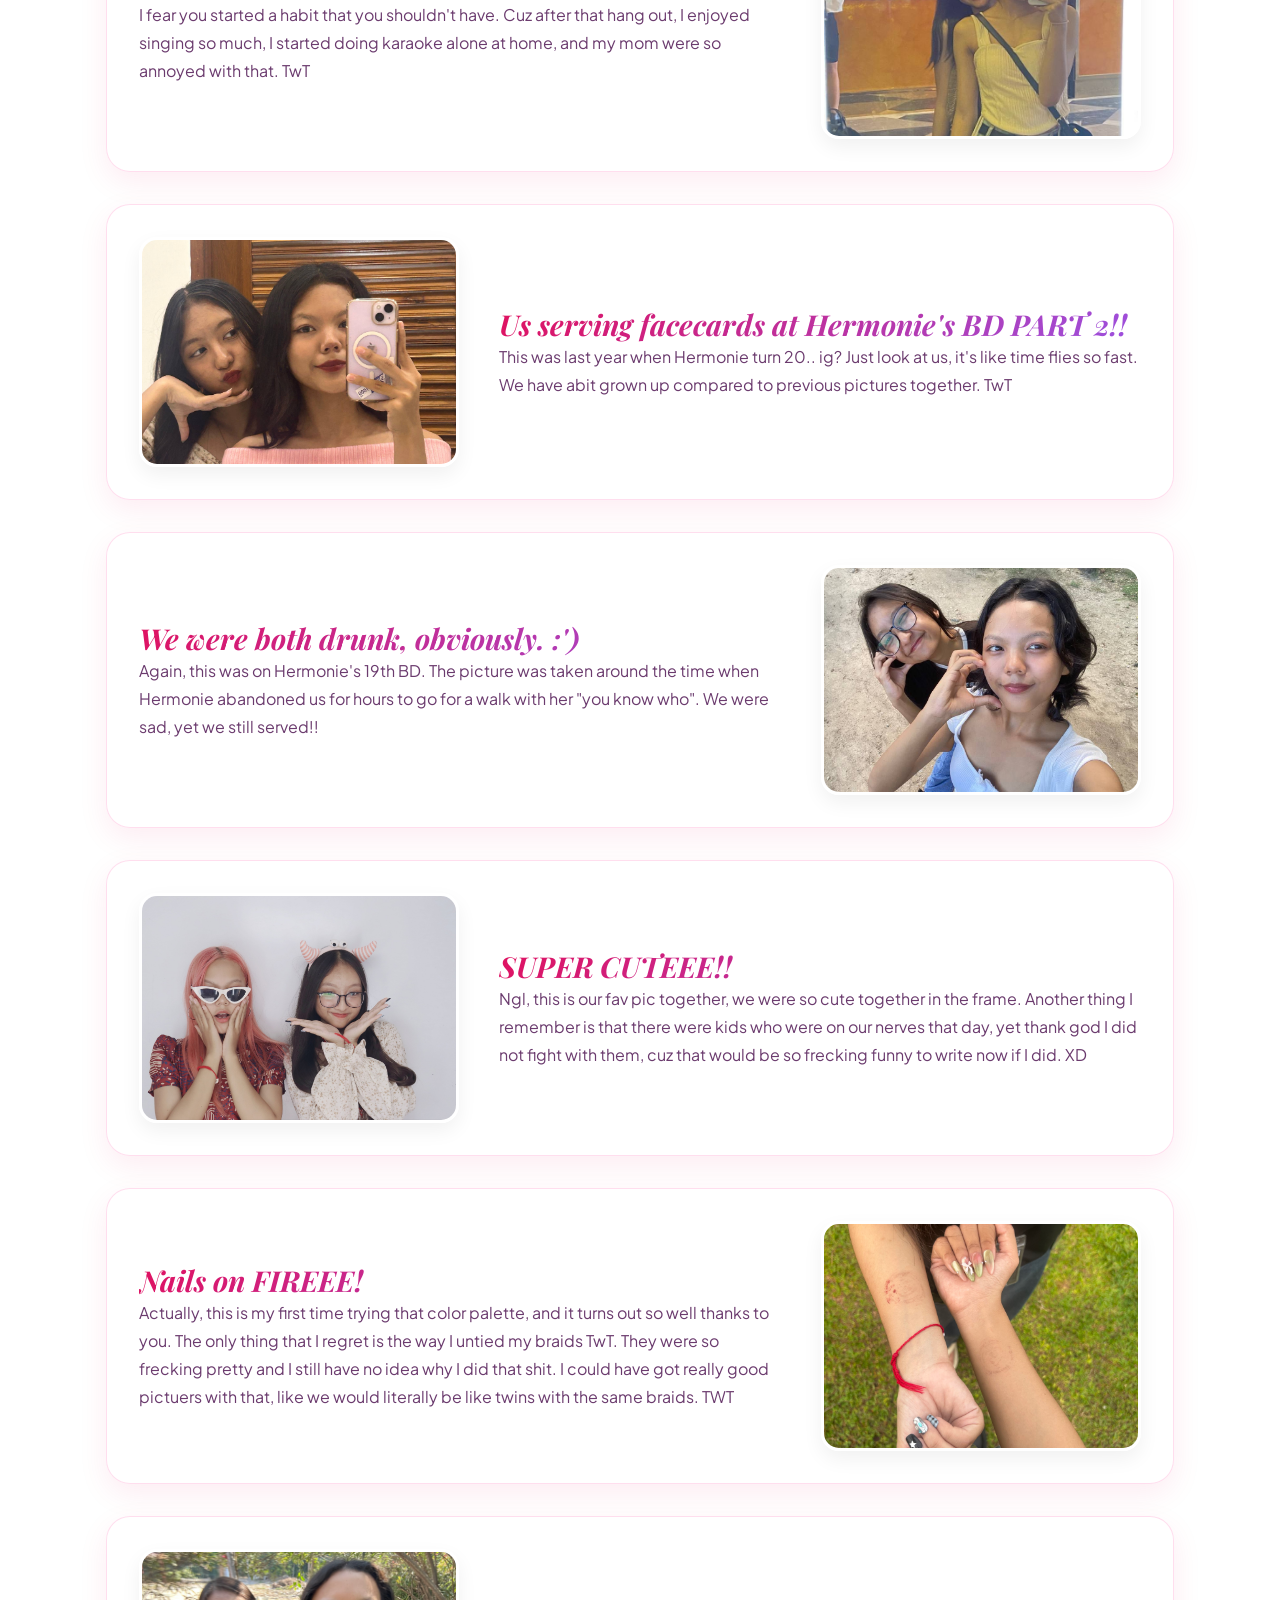
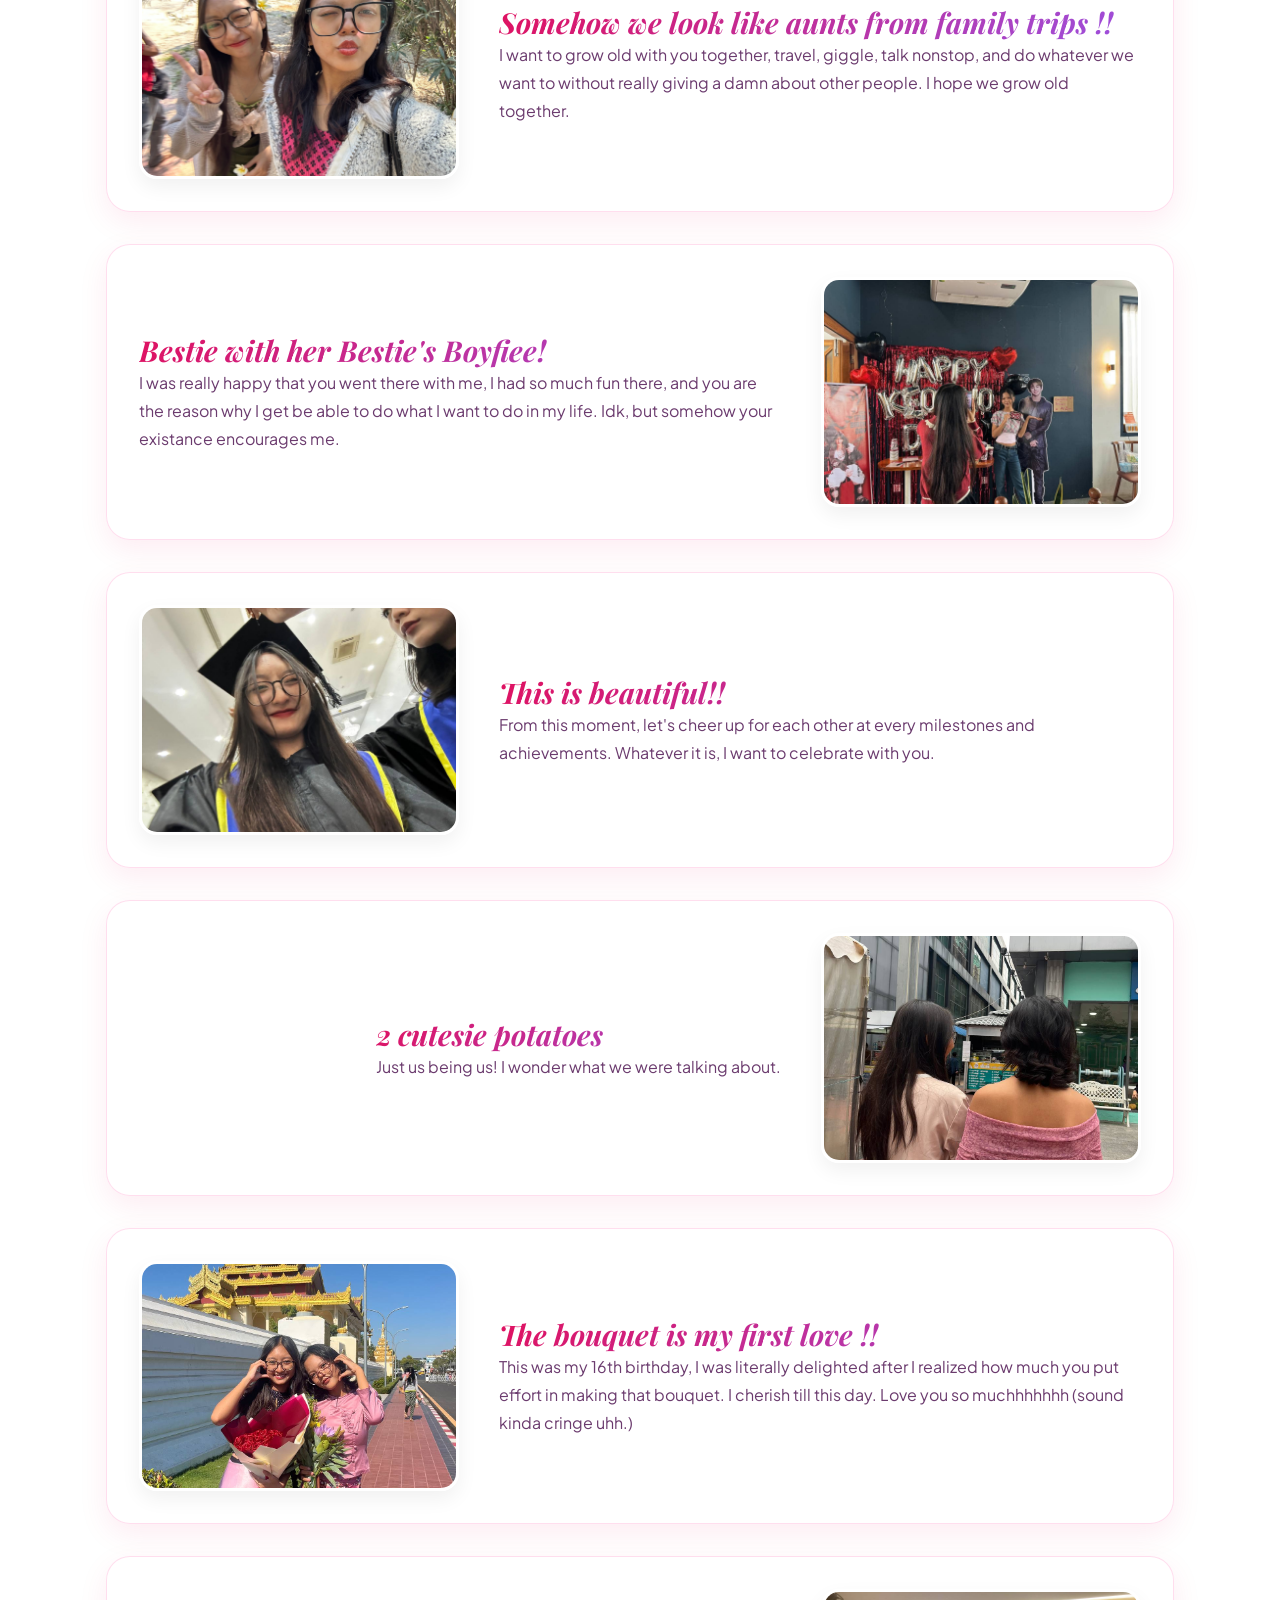
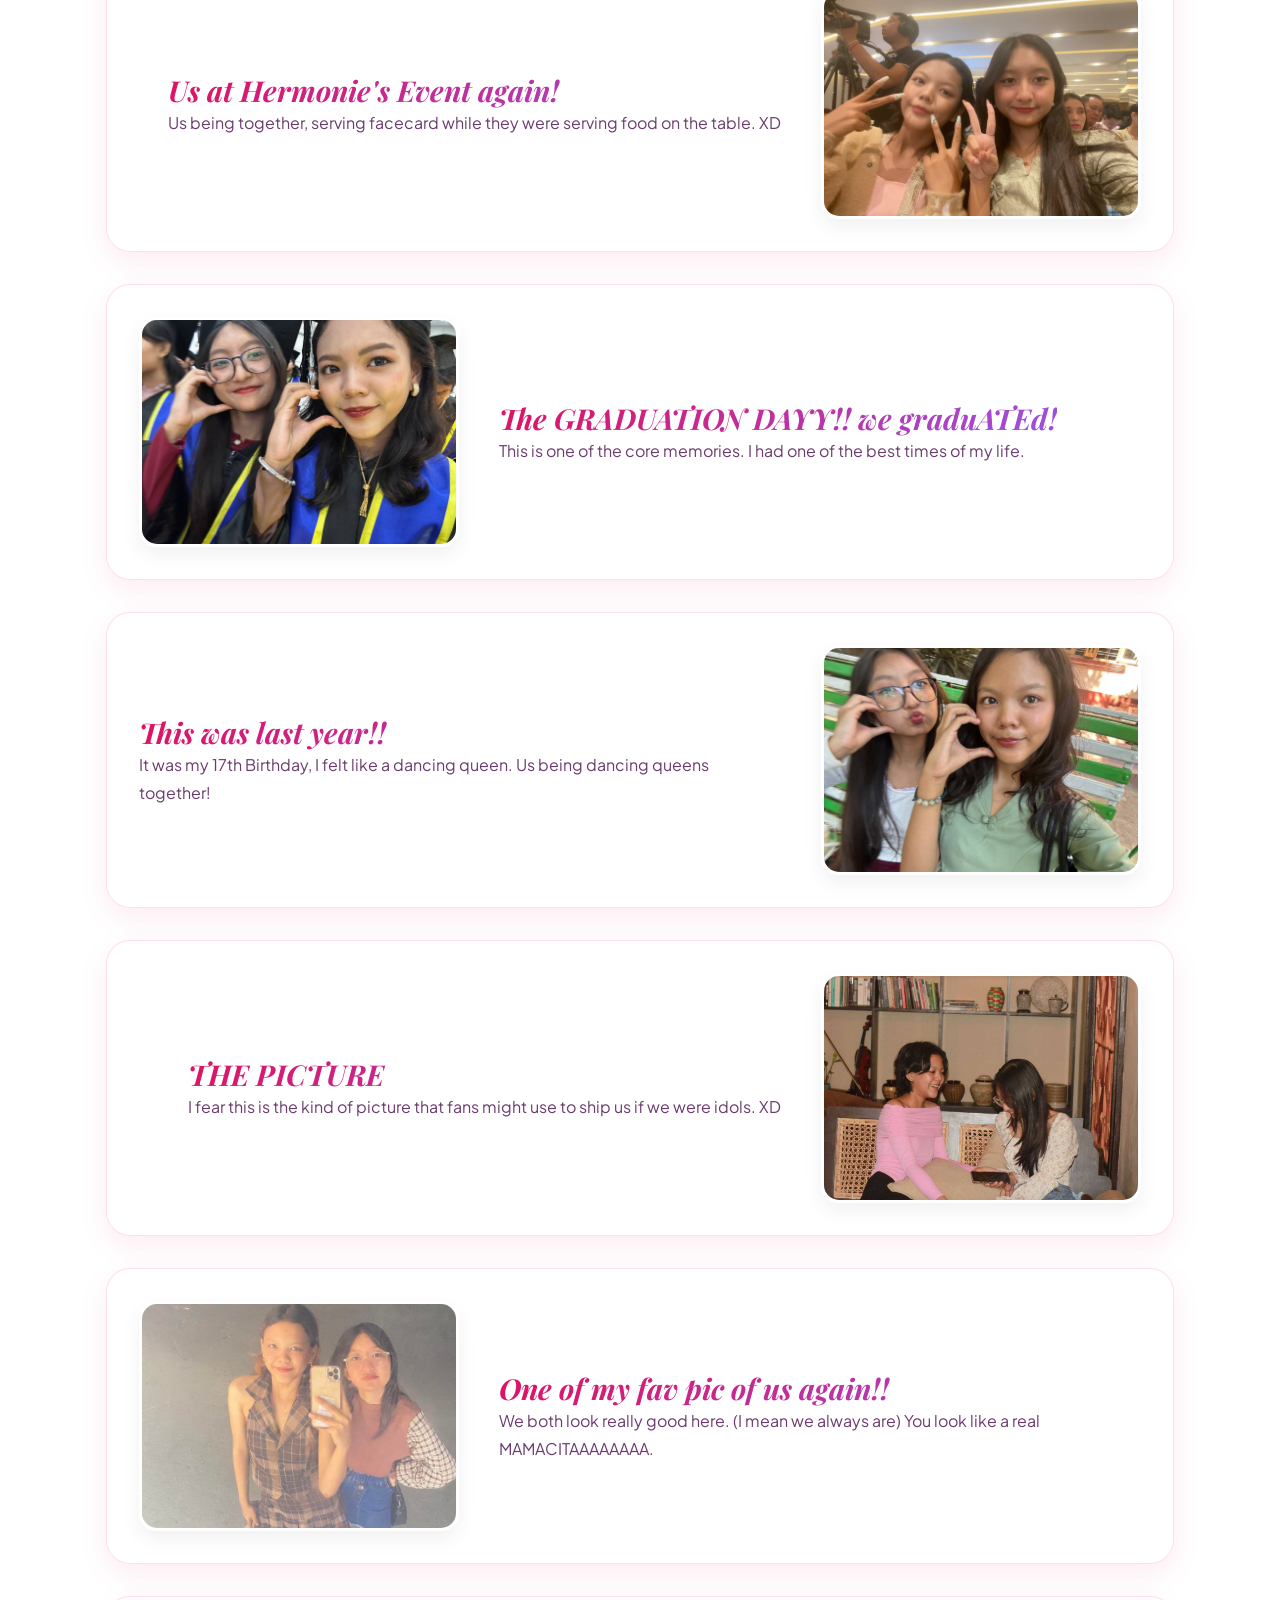
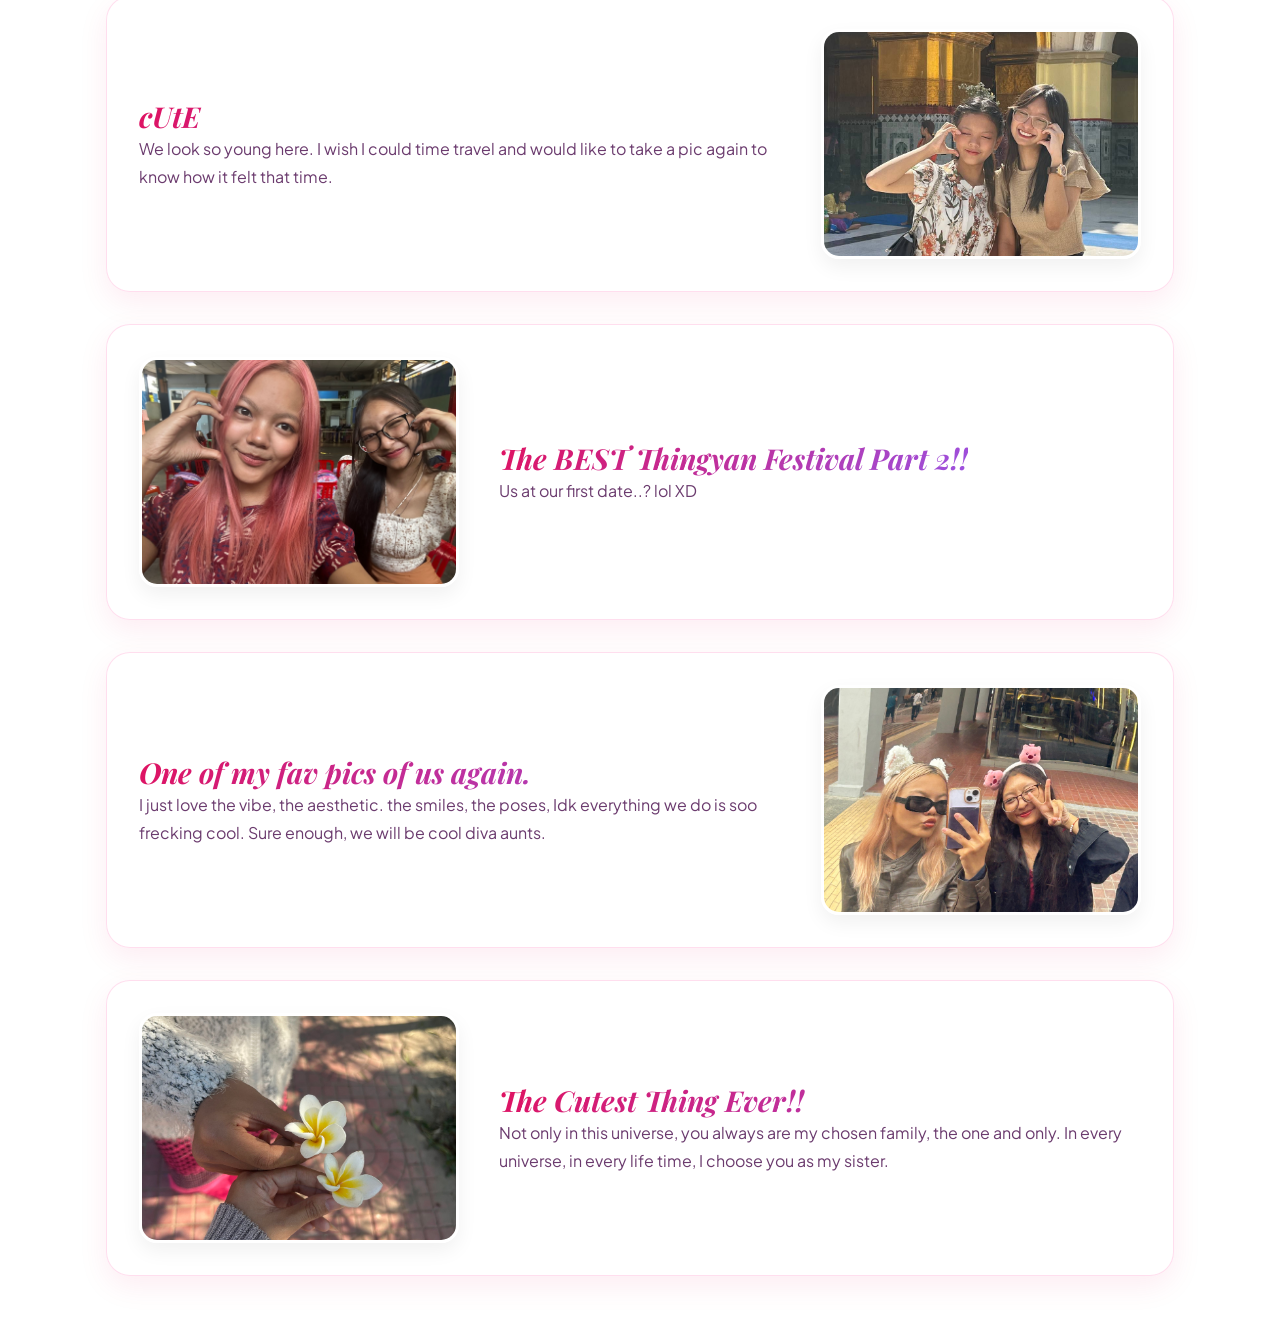
==== commit 64636486: "Update webbiepage2.html" ====
--- a/webbiepage2.html
+++ b/webbiepage2.html
@@ -68,7 +68,7 @@
                 <h3 class="font-script" style="font-size: 1.8rem; color: var(--barbie-purple);"> The BEST Treat Ever!! </h3>
                 <p class="memory-text">
                     Remember this day? I guess that was around 2023..? I don't really remember much, but I do still know that sense of happiness
-                    from my innerchild that day. You bought me an icecream when I felt sad! I was INDEED over the moon! XD
+                    from my inner child that day. You bought me an ice-cream when I felt sad! And I was INDEED over the moon! XD
                 </p>
             </div>
         </div>
@@ -85,7 +85,7 @@
 <div class="memory-card left">
             <img src="photo_2025-10-28_14-36-15.jpg" class="memory-img" alt="Memory 1">
             <div>
-                <h3 class="font-script" style="font-size: 1.8rem; color: var(--barbie-purple);"> Us serving facecard at Hermonie's BD PART 2!! </h3>
+                <h3 class="font-script" style="font-size: 1.8rem; color: var(--barbie-purple);"> Us serving facecards at Hermonie's BD PART 2!! </h3>
                 <p class="memory-text">
 This was last year when Hermonie turn 20.. ig? Just look at us, it's like time flies so fast. We have abit grown up compared to previous pictures together. TwT                </p>
             </div>
@@ -94,9 +94,9 @@
         <div class="memory-card right">
             <img src="photo_9_2026-08-17_23-21-02.jpg" class="memory-img" alt="Memory 2">
             <div>
-                <h3 class="font-script" style="font-size: 1.8rem; color: var(--barbie-purple);"> We were both drunk, obvly. :') </h3>
-                <p class="memory-text">
-Again, this was on Hermonie's 19th BD. The picture was taken around the time when Hermonie abondan us for hours to go for a walk with her "you know who". We were sad, yet we still served!!               </p>
+                <h3 class="font-script" style="font-size: 1.8rem; color: var(--barbie-purple);"> We were both drunk, obviously. :') </h3>
+                <p class="memory-text">
+Again, this was on Hermonie's 19th BD. The picture was taken around the time when Hermonie abandoned us for hours to go for a walk with her "you know who". We were sad, yet we still served!!               </p>
             </div>
         </div>
 
@@ -106,7 +106,7 @@
             <div>
                 <h3 class="font-script" style="font-size: 1.8rem; color: var(--barbie-purple);"> SUPER CUTEEE!! </h3>
                 <p class="memory-text">
-Ngl, this is our fav pic together, we were so cute together in the frame. Another thing I remember is that there were kids who were on our nevers that day, 
+Ngl, this is our fav pic together, we were so cute together in the frame. Another thing I remember is that there were kids who were on our nerves that day, 
 yet thank god I did not fight with them, cuz that would be so frecking funny to write now if I did. XD                </p>
             </div>
         </div>
@@ -116,8 +116,8 @@
             <div>
                 <h3 class="font-script" style="font-size: 1.8rem; color: var(--barbie-purple);"> Nails on FIREEE!</h3>
                 <p class="memory-text">
-Actually, this is my first time trying that color palette, and it turns out so well thanks to you. The only thing that I regret is the way I untied my braids. TwT They were so frecking pretty 
-and I still have no idead why I did that shit. I could have got really good pictuers wtih that, like we would literally be like twins with the same braids. TWT                </p>
+Actually, this is my first time trying that color palette, and it turns out so well thanks to you. The only thing that I regret is the way I untied my braids TwT. They were so frecking pretty 
+and I still have no idea why I did that shit. I could have got really good pictuers with that, like we would literally be like twins with the same braids. TWT                </p>
             </div>
         </div>
 
@@ -126,7 +126,7 @@
             <div>
                 <h3 class="font-script" style="font-size: 1.8rem; color: var(--barbie-purple);"> Somehow we look like aunts from family trips !! </h3>
                 <p class="memory-text">
-I want to grow old with you together, travelling, giggling, talking nonstop, and do whatever we want to without 
+I want to grow old with you together, travel, giggle, talk nonstop, and do whatever we want to without 
 really giving a damn about other people. I hope we grow old together.                </p>
             </div>
         </div>
@@ -146,14 +146,14 @@
             <div>
                 <h3 class="font-script" style="font-size: 1.8rem; color: var(--barbie-purple);"> This is beautiful!! </h3>
                 <p class="memory-text">
-From this moment, let's cheer for each other at every milestones and achievements. Whatever it is, I want to celebrate with you.          </p>
+From this moment, let's cheer up for each other at every milestones and achievements. Whatever it is, I want to celebrate with you.          </p>
             </div>
         </div>
 
         <div class="memory-card right">
             <img src="photo_2024-11-07_16-54-29.jpg" class="memory-img" alt="Memory 2">
             <div>
-                <h3 class="font-script" style="font-size: 1.8rem; color: var(--barbie-purple);"> 2 cusie potatoes </h3>
+                <h3 class="font-script" style="font-size: 1.8rem; color: var(--barbie-purple);"> 2 cutesie potatoes </h3>
                 <p class="memory-text">
 Just us being us! I wonder what we were talking about.                 </p>
             </div>
@@ -164,7 +164,7 @@
             <div>
                 <h3 class="font-script" style="font-size: 1.8rem; color: var(--barbie-purple);"> The bouquet is my first love !! </h3>
                 <p class="memory-text">
-This was my 16th birthday, I was literally delighted after I realized how much you put effort in making that bouquet. I cherish till this day. Love youso muchhhhhhh (sound kinda cringe uhh.)                </p>
+This was my 16th birthday, I was literally delighted after I realized how much you put effort in making that bouquet. I cherish till this day. Love you so muchhhhhhh (sound kinda cringe uhh.)                </p>
             </div>
         </div>
 
@@ -173,15 +173,15 @@
             <div>
                 <h3 class="font-script" style="font-size: 1.8rem; color: var(--barbie-purple);"> Us at Hermonie's Event again!</h3>
                 <p class="memory-text">
-Us being together, serving facecard while they are serving food on the table. XD                </p>
+Us being together, serving facecard while they were serving food on the table. XD                </p>
             </div>
         </div>
 <div class="memory-card left">
             <img src="photo_2025-10-02_15-59-37.jpg" class="memory-img" alt="Memory 1">
             <div>
-                <h3 class="font-script" style="font-size: 1.8rem; color: var(--barbie-purple);"> The GRADUATION DAYY!! </h3>
-                <p class="memory-text">
-This is one of the core memories. I had one of the best time of my life.                
+                <h3 class="font-script" style="font-size: 1.8rem; color: var(--barbie-purple);"> The GRADUATION DAYY!! we graduATEd! </h3>
+                <p class="memory-text">
+This is one of the core memories. I had one of the best times of my life.                
                 </p>
             </div>
         </div>
@@ -210,7 +210,7 @@
             <div>
                 <h3 class="font-script" style="font-size: 1.8rem; color: var(--barbie-purple);"> One of my fav pic of us again!! </h3>
                 <p class="memory-text">
-We both look really good here. (we always are) You look like a real MAMACITAAAAAAAA.               </p>
+We both look really good here. (I mean we always are) You look like a real MAMACITAAAAAAAA.               </p>
             </div>
         </div>
 
@@ -228,14 +228,14 @@
             <div>
                 <h3 class="font-script" style="font-size: 1.8rem; color: var(--barbie-purple);"> The BEST Thingyan Festival Part 2!! </h3>
                 <p class="memory-text">
-Us at our first date..? XD                </p>
+Us at our first date..? lol XD                </p>
             </div>
         </div>
 
         <div class="memory-card right">
             <img src="photo_2026-07-22_18-04-19.jpg" class="memory-img" alt="Memory 2">
             <div>
-                <h3 class="font-script" style="font-size: 1.8rem; color: var(--barbie-purple);"> One of my fav pic of us again.</h3>
+                <h3 class="font-script" style="font-size: 1.8rem; color: var(--barbie-purple);"> One of my fav pics of us again.</h3>
                 <p class="memory-text">
 I just love the vibe, the aesthetic. the smiles, the poses, Idk everything we do is soo frecking cool. Sure enough, we will be cool diva aunts.                </p>
             </div>
@@ -244,7 +244,7 @@
 <div class="memory-card left">
             <img src="photo_13_2026-08-17_23-21-02.jpg" class="memory-img" alt="Memory 1">
             <div>
-                <h3 class="font-script" style="font-size: 1.8rem; color: var(--barbie-purple);"> The Cuttest Thing Ever!! </h3>
+                <h3 class="font-script" style="font-size: 1.8rem; color: var(--barbie-purple);"> The Cutest Thing Ever!! </h3>
                 <p class="memory-text">
 Not only in this universe, you always are my chosen family, the one and only. In every universe, in every life time, I choose you as my sister.                 </p>
             </div>
@@ -254,4 +254,4 @@
 
     <script src="webbie.js"></script>
 </body>
-</html>+</html>
